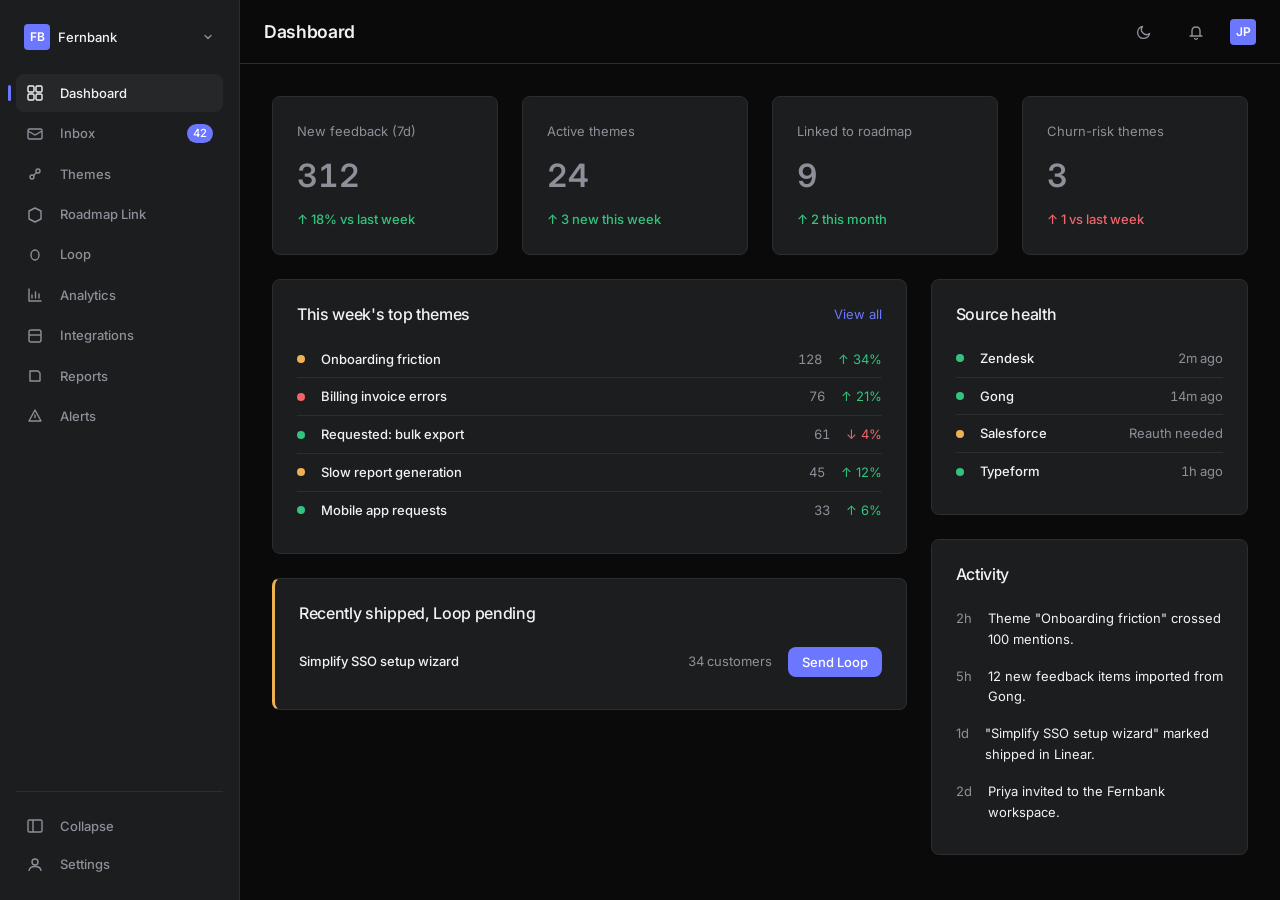
==== dashboard.html @ 636181c3 "testing..." ====
<!DOCTYPE html>
<html lang="en" data-default-theme="dark">
<head>
<meta charset="UTF-8">
<meta name="viewport" content="width=device-width, initial-scale=1.0">
<title>Dashboard — EchoFrame</title>
<meta name="description" content="Preview of the EchoFrame product dashboard.">
<link rel="icon" href="data:image/svg+xml,<svg xmlns=%22http://www.w3.org/2000/svg%22 viewBox=%220 0 24 24%22><rect width=%2224%22 height=%2224%22 rx=%226%22 fill=%22%234F5DFF%22/></svg>">
<link rel="preconnect" href="https://fonts.googleapis.com">
<link rel="preconnect" href="https://fonts.gstatic.com" crossorigin>
<link href="https://fonts.googleapis.com/css2?family=Inter:wght@400;500;600&display=swap" rel="stylesheet">
<link rel="stylesheet" href="css/tokens.css">
<link rel="stylesheet" href="css/base.css">
<link rel="stylesheet" href="css/components.css">
<link rel="stylesheet" href="css/layout.css">
<link rel="stylesheet" href="css/pages.css">
</head>
<body>

<div class="app-shell">

  <!-- ============ SIDEBAR ============ -->
  <aside class="app-sidebar" data-sidebar>
    <div class="workspace-switch">
      <span class="workspace-avatar">FB</span>
      <span class="workspace-name" style="font-size:var(--fs-meta); font-weight:500;">Fernbank</span>
      <svg width="14" height="14" viewBox="0 0 14 14" style="margin-left:auto; color:var(--color-text-secondary);"><path d="M4 5.5L7 8.5L10 5.5" stroke="currentColor" stroke-width="1.4" fill="none" stroke-linecap="round" stroke-linejoin="round"/></svg>
    </div>

    <nav class="sidebar-nav" aria-label="Product">
      <a class="sidebar-link is-active" href="dashboard.html">
        <svg width="18" height="18" viewBox="0 0 18 18" fill="none"><rect x="2" y="2" width="6" height="6" rx="1.2" stroke="currentColor" stroke-width="1.4"/><rect x="10" y="2" width="6" height="6" rx="1.2" stroke="currentColor" stroke-width="1.4"/><rect x="2" y="10" width="6" height="6" rx="1.2" stroke="currentColor" stroke-width="1.4"/><rect x="10" y="10" width="6" height="6" rx="1.2" stroke="currentColor" stroke-width="1.4"/></svg>
        <span class="nav-label">Dashboard</span>
      </a>
      <a class="sidebar-link" href="#">
        <svg width="18" height="18" viewBox="0 0 18 18" fill="none"><rect x="2" y="4" width="14" height="10" rx="1.5" stroke="currentColor" stroke-width="1.4"/><path d="M2 6L9 10L16 6" stroke="currentColor" stroke-width="1.4"/></svg>
        <span class="nav-label">Inbox</span>
        <span class="sidebar-badge">42</span>
      </a>
      <a class="sidebar-link" href="#">
        <svg width="18" height="18" viewBox="0 0 18 18" fill="none"><circle cx="6" cy="12" r="2" stroke="currentColor" stroke-width="1.4"/><circle cx="12" cy="6" r="2" stroke="currentColor" stroke-width="1.4"/><path d="M7.5 10.5L10.5 7.5" stroke="currentColor" stroke-width="1.4"/></svg>
        <span class="nav-label">Themes</span>
      </a>
      <a class="sidebar-link" href="#">
        <svg width="18" height="18" viewBox="0 0 18 18" fill="none"><path d="M3 14V6L9 3L15 6V14L9 17L3 14Z" stroke="currentColor" stroke-width="1.4" stroke-linejoin="round"/></svg>
        <span class="nav-label">Roadmap Link</span>
      </a>
      <a class="sidebar-link" href="#">
        <svg width="18" height="18" viewBox="0 0 18 18" fill="none"><path d="M5 9C5 6 7 4 9 4C11 4 13 6 13 9C13 12 11 14 9 14C7 14 5 12 5 9Z" stroke="currentColor" stroke-width="1.4"/></svg>
        <span class="nav-label">Loop</span>
      </a>
      <a class="sidebar-link" href="#">
        <svg width="18" height="18" viewBox="0 0 18 18" fill="none"><path d="M3 15V3M3 15H15" stroke="currentColor" stroke-width="1.4" stroke-linecap="round"/><path d="M6 12V9M9.5 12V6M13 12V8" stroke="currentColor" stroke-width="1.4" stroke-linecap="round"/></svg>
        <span class="nav-label">Analytics</span>
      </a>
      <a class="sidebar-link" href="#">
        <svg width="18" height="18" viewBox="0 0 18 18" fill="none"><rect x="3" y="3" width="12" height="12" rx="2" stroke="currentColor" stroke-width="1.4"/><path d="M3 8H15" stroke="currentColor" stroke-width="1.4"/></svg>
        <span class="nav-label">Integrations</span>
      </a>
      <a class="sidebar-link" href="#">
        <svg width="18" height="18" viewBox="0 0 18 18" fill="none"><path d="M4 14V4H12L14 6V14H4Z" stroke="currentColor" stroke-width="1.4" stroke-linejoin="round"/></svg>
        <span class="nav-label">Reports</span>
      </a>
      <a class="sidebar-link" href="#">
        <svg width="18" height="18" viewBox="0 0 18 18" fill="none"><path d="M9 3L15 14H3L9 3Z" stroke="currentColor" stroke-width="1.4" stroke-linejoin="round"/><path d="M9 8V10.5" stroke="currentColor" stroke-width="1.4" stroke-linecap="round"/></svg>
        <span class="nav-label">Alerts</span>
      </a>
    </nav>

    <div class="sidebar-footer">
      <button class="sidebar-link" data-sidebar-collapse style="width:100%; text-align:left;">
        <svg width="18" height="18" viewBox="0 0 18 18" fill="none"><rect x="2" y="3" width="14" height="12" rx="1.5" stroke="currentColor" stroke-width="1.4"/><path d="M7 3V15" stroke="currentColor" stroke-width="1.4"/></svg>
        <span class="nav-label">Collapse</span>
      </button>
      <a class="sidebar-link" href="index.html">
        <svg width="18" height="18" viewBox="0 0 18 18" fill="none"><circle cx="9" cy="6" r="3" stroke="currentColor" stroke-width="1.4"/><path d="M3 15C3 12 5.5 10.5 9 10.5C12.5 10.5 15 12 15 15" stroke="currentColor" stroke-width="1.4"/></svg>
        <span class="nav-label">Settings</span>
      </a>
    </div>
  </aside>

  <!-- ============ MAIN ============ -->
  <div class="app-main">
    <div class="app-topbar">
      <div>
        <h1 style="font-size:1.1rem;">Dashboard</h1>
      </div>
      <div class="row gap-2">
        <button class="icon-btn theme-toggle" data-theme-toggle aria-label="Toggle color theme">
          <svg class="icon-sun" width="18" height="18" viewBox="0 0 18 18" fill="none"><circle cx="9" cy="9" r="3.2" stroke="currentColor" stroke-width="1.4"/><path d="M9 2V4M9 14V16M2 9H4M14 9H16M4 4L5.4 5.4M13.6 5.4L15 4M4 14L5.4 12.6M13.6 12.6L15 14" stroke="currentColor" stroke-width="1.4" stroke-linecap="round"/></svg>
          <svg class="icon-moon" width="18" height="18" viewBox="0 0 18 18" fill="none"><path d="M14.5 10.5A6 6 0 1 1 7.5 3.5A5 5 0 0 0 14.5 10.5Z" stroke="currentColor" stroke-width="1.4" stroke-linejoin="round"/></svg>
        </button>
        <button class="icon-btn" data-toast-trigger aria-label="Notifications">
          <svg width="18" height="18" viewBox="0 0 18 18" fill="none"><path d="M5 13V8C5 5.5 6.8 4 9 4C11.2 4 13 5.5 13 8V13" stroke="currentColor" stroke-width="1.4" stroke-linecap="round"/><path d="M3 13H15" stroke="currentColor" stroke-width="1.4" stroke-linecap="round"/><path d="M7.5 15.5C7.8 16 8.4 16.3 9 16.3C9.6 16.3 10.2 16 10.5 15.5" stroke="currentColor" stroke-width="1.4" stroke-linecap="round"/></svg>
        </button>
        <span class="workspace-avatar">JP</span>
      </div>
    </div>

    <div class="app-content">
      <div class="grid grid-4" style="margin-bottom: var(--space-3);">
        <div class="card stat-card">
          <p class="stat-label">New feedback (7d)</p>
          <p class="stat-value font-tabular">312</p>
          <p class="stat-trend up">↑ 18% vs last week</p>
        </div>
        <div class="card stat-card">
          <p class="stat-label">Active themes</p>
          <p class="stat-value font-tabular">24</p>
          <p class="stat-trend up">↑ 3 new this week</p>
        </div>
        <div class="card stat-card">
          <p class="stat-label">Linked to roadmap</p>
          <p class="stat-value font-tabular">9</p>
          <p class="stat-trend up">↑ 2 this month</p>
        </div>
        <div class="card stat-card">
          <p class="stat-label">Churn-risk themes</p>
          <p class="stat-value font-tabular">3</p>
          <p class="stat-trend down">↑ 1 vs last week</p>
        </div>
      </div>

      <div class="dashboard-grid">
        <div class="stack gap-3">
          <div class="card widget">
            <div class="row between" style="margin-bottom: var(--space-2);">
              <h2 class="widget-title" style="margin:0;">This week's top themes</h2>
              <a href="#" class="text-meta" style="color:var(--color-accent);">View all</a>
            </div>
            <div class="rank-row" data-panel-open="#theme-panel" style="cursor:pointer;">
              <span class="dot dot-warning"></span>
              <span class="rank-name">Onboarding friction</span>
              <span class="text-secondary font-tabular">128</span>
              <span style="color:var(--color-status-positive);">↑ 34%</span>
            </div>
            <div class="rank-row" style="cursor:pointer;">
              <span class="dot dot-negative"></span>
              <span class="rank-name">Billing invoice errors</span>
              <span class="text-secondary font-tabular">76</span>
              <span style="color:var(--color-status-positive);">↑ 21%</span>
            </div>
            <div class="rank-row" style="cursor:pointer;">
              <span class="dot dot-positive"></span>
              <span class="rank-name">Requested: bulk export</span>
              <span class="text-secondary font-tabular">61</span>
              <span style="color:var(--color-status-negative);">↓ 4%</span>
            </div>
            <div class="rank-row" style="cursor:pointer;">
              <span class="dot dot-warning"></span>
              <span class="rank-name">Slow report generation</span>
              <span class="text-secondary font-tabular">45</span>
              <span style="color:var(--color-status-positive);">↑ 12%</span>
            </div>
            <div class="rank-row" style="cursor:pointer;">
              <span class="dot dot-positive"></span>
              <span class="rank-name">Mobile app requests</span>
              <span class="text-secondary font-tabular">33</span>
              <span style="color:var(--color-status-positive);">↑ 6%</span>
            </div>
          </div>

          <div class="card widget nudge-widget">
            <h2 class="widget-title" style="margin:0 0 var(--space-2);">Recently shipped, Loop pending</h2>
            <div class="rank-row">
              <span class="rank-name">Simplify SSO setup wizard</span>
              <span class="text-secondary font-tabular">34 customers</span>
              <button class="btn btn-primary btn-sm" data-toast-trigger>Send Loop</button>
            </div>
          </div>
        </div>

        <div class="stack gap-3">
          <div class="card widget">
            <h2 class="widget-title" style="margin:0 0 var(--space-2);">Source health</h2>
            <div class="rank-row"><span class="dot dot-positive"></span><span class="rank-name">Zendesk</span><span class="text-secondary font-tabular">2m ago</span></div>
            <div class="rank-row"><span class="dot dot-positive"></span><span class="rank-name">Gong</span><span class="text-secondary font-tabular">14m ago</span></div>
            <div class="rank-row"><span class="dot dot-warning"></span><span class="rank-name">Salesforce</span><span class="text-secondary font-tabular">Reauth needed</span></div>
            <div class="rank-row"><span class="dot dot-positive"></span><span class="rank-name">Typeform</span><span class="text-secondary font-tabular">1h ago</span></div>
          </div>

          <div class="card widget">
            <h2 class="widget-title" style="margin:0 0 var(--space-2);">Activity</h2>
            <div class="activity-row"><span class="activity-time">2h</span><span>Theme "Onboarding friction" crossed 100 mentions.</span></div>
            <div class="activity-row"><span class="activity-time">5h</span><span>12 new feedback items imported from Gong.</span></div>
            <div class="activity-row"><span class="activity-time">1d</span><span>"Simplify SSO setup wizard" marked shipped in Linear.</span></div>
            <div class="activity-row"><span class="activity-time">2d</span><span>Priya invited to the Fernbank workspace.</span></div>
          </div>
        </div>
      </div>
    </div>
  </div>
</div>

<!-- ============ DETAIL PANEL ============ -->
<aside class="detail-panel" id="theme-panel">
  <div class="row between" style="margin-bottom: var(--space-3);">
    <h2 style="font-size:1.1rem;">Onboarding friction</h2>
    <button class="icon-btn" data-panel-close aria-label="Close panel">
      <svg width="18" height="18" viewBox="0 0 18 18" fill="none"><path d="M5 5L13 13M13 5L5 13" stroke="currentColor" stroke-width="1.5" stroke-linecap="round"/></svg>
    </button>
  </div>
  <div class="row gap-2" style="margin-bottom: var(--space-3);">
    <span class="badge badge-warning">Rising</span>
    <span class="badge badge-accent">Linked to roadmap</span>
  </div>
  <p class="text-meta" style="margin-bottom: var(--space-3);">128 mentions across 34 accounts · $1.2M ARR represented · trending up 34% this month.</p>

  <h3 style="font-size:0.9rem; margin-bottom: var(--space-2);">Recent evidence</h3>
  <div class="stack gap-2">
    <div class="card">
      <p class="text-meta text-secondary">Gong · Acme Corp · 2h ago</p>
      <p style="font-size:var(--fs-meta); margin-top:4px;">"Onboarding took our team almost two weeks before it clicked."</p>
    </div>
    <div class="card">
      <p class="text-meta text-secondary">Zendesk · Northwind · 6h ago</p>
      <p style="font-size:var(--fs-meta); margin-top:4px;">"Setup wizard skips a required step for SSO users."</p>
    </div>
    <div class="card">
      <p class="text-meta text-secondary">Typeform survey · 1d ago</p>
      <p style="font-size:var(--fs-meta); margin-top:4px;">"Wish the first-week setup was clearer for admins."</p>
    </div>
  </div>
</aside>

<!-- ============ TOAST ============ -->
<div class="toast" data-toast>
  <svg width="16" height="16" viewBox="0 0 16 16" fill="none"><circle cx="8" cy="8" r="6.5" stroke="currentColor" stroke-width="1.4"/><path d="M5.5 8L7.3 9.8L10.5 6.2" stroke="currentColor" stroke-width="1.4" stroke-linecap="round" stroke-linejoin="round"/></svg>
  <span>Notification sent.</span>
</div>

<script src="js/main.js"></script>
</body>
</html>
---- css/tokens.css ----
/* ==========================================================================
   EchoFrame Design Tokens
   Primitive tokens -> Semantic tokens. Components should only ever
   reference semantic tokens (the second block), never primitives directly.
   ========================================================================== */

:root {
  /* ---- Primitive color tokens ---- */
  --ink-black: #0A0A0B;
  --graphite: #1C1D1F;
  --graphite-2: #262729;
  --slate: #6B6D76;
  --slate-2: #8E9099;
  --mist: #E7E8EC;
  --mist-2: #F1F2F5;
  --paper-white: #FAFAFA;
  --white: #FFFFFF;

  --signal-indigo: #4F5DFF;
  --signal-indigo-strong: #3C48D6;
  --signal-green: #1FAE6B;
  --signal-amber: #E8A23D;
  --signal-red: #E5484D;

  /* ---- Primitive type tokens ---- */
  --font-sans: 'Inter', -apple-system, BlinkMacSystemFont, 'Segoe UI', Helvetica, Arial, sans-serif;
  --font-mono: 'JetBrains Mono', ui-monospace, SFMono-Regular, Menlo, Consolas, monospace;

  --fs-display: clamp(2.75rem, 5vw, 4.5rem);
  --fs-h1: 1.75rem;
  --fs-h2: 1.25rem;
  --fs-h3: 1rem;
  --fs-body: 0.9375rem;
  --fs-meta: 0.8125rem;
  --fs-stat: 2rem;

  --lh-tight: 1.1;
  --lh-heading: 1.25;
  --lh-body: 1.6;

  --fw-regular: 400;
  --fw-medium: 500;
  --fw-semibold: 600;

  --tracking-tight: -0.02em;
  --tracking-normal: 0;

  /* ---- Primitive spacing scale (8px grid, 4px half-step) ---- */
  --space-05: 0.25rem; /* 4px  */
  --space-1:  0.5rem;  /* 8px  */
  --space-2:  1rem;    /* 16px */
  --space-3:  1.5rem;  /* 24px */
  --space-4:  2rem;    /* 32px */
  --space-6:  3rem;    /* 48px */
  --space-8:  4rem;    /* 64px */
  --space-12: 6rem;    /* 96px */
  --space-16: 8rem;    /* 128px */

  /* ---- Primitive radius scale ---- */
  --radius-sm: 4px;
  --radius-md: 8px;
  --radius-lg: 14px;
  --radius-full: 999px;

  /* ---- Primitive shadow scale ---- */
  --shadow-none: none;
  --shadow-raised: 0 4px 16px rgba(10, 10, 11, 0.08);
  --shadow-overlay: 0 16px 48px rgba(10, 10, 11, 0.18);

  /* ---- Primitive motion scale ---- */
  --duration-micro: 140ms;
  --duration-panel: 280ms;
  --ease-out: cubic-bezier(0.16, 1, 0.3, 1);
  --ease-in: cubic-bezier(0.7, 0, 0.84, 0);

  /* ---- Breakpoints (reference only; used in media queries directly) ---- */
  --bp-tablet: 768px;
  --bp-laptop: 1024px;
  --bp-desktop: 1280px;

  /* ---- Semantic tokens: LIGHT THEME (marketing default) ---- */
  --color-bg: var(--paper-white);
  --color-bg-elevated: var(--white);
  --color-surface: var(--white);
  --color-surface-sunken: var(--mist-2);
  --color-border: var(--mist);
  --color-border-strong: #D7D9DE;
  --color-text-primary: var(--ink-black);
  --color-text-secondary: var(--slate);
  --color-text-on-accent: var(--white);
  --color-accent: var(--signal-indigo);
  --color-accent-strong: var(--signal-indigo-strong);
  --color-status-positive: var(--signal-green);
  --color-status-warning: var(--signal-amber);
  --color-status-negative: var(--signal-red);
  --shadow-elevated: var(--shadow-raised);
}

/* ---- Semantic tokens: DARK THEME (product app default) ---- */
[data-theme="dark"] {
  --color-bg: var(--ink-black);
  --color-bg-elevated: var(--graphite);
  --color-surface: var(--graphite);
  --color-surface-sunken: var(--graphite-2);
  --color-border: #2C2D30;
  --color-border-strong: #3A3B3F;
  --color-text-primary: #F2F2F4;
  --color-text-secondary: var(--slate-2);
  --color-text-on-accent: var(--white);
  --color-accent: #6C77FF;
  --color-accent-strong: #8790FF;
  --color-status-positive: #33C37F;
  --color-status-warning: #F0B054;
  --color-status-negative: #F0656A;
  --shadow-elevated: none;
}
---- css/base.css ----
/* ==========================================================================
   Base reset & global element styles
   ========================================================================== */

*, *::before, *::after { box-sizing: border-box; }

html {
  -webkit-text-size-adjust: 100%;
  scroll-behavior: smooth;
}

@media (prefers-reduced-motion: reduce) {
  html { scroll-behavior: auto; }
  *, *::before, *::after {
    animation-duration: 0.001ms !important;
    animation-iteration-count: 1 !important;
    transition-duration: 0.001ms !important;
    scroll-behavior: auto !important;
  }
}

body {
  margin: 0;
  background: var(--color-bg);
  color: var(--color-text-primary);
  font-family: var(--font-sans);
  font-size: var(--fs-body);
  line-height: var(--lh-body);
  -webkit-font-smoothing: antialiased;
  transition: background-color var(--duration-panel) var(--ease-out), color var(--duration-panel) var(--ease-out);
}

img, svg { display: block; max-width: 100%; }

a { color: inherit; text-decoration: none; }

button {
  font-family: inherit;
  cursor: pointer;
  border: none;
  background: none;
  color: inherit;
}

ul { margin: 0; padding: 0; list-style: none; }

h1, h2, h3, p { margin: 0; }

h1, h2, h3 {
  font-weight: var(--fw-semibold);
  letter-spacing: var(--tracking-tight);
  line-height: var(--lh-heading);
}

h1 { font-size: var(--fs-h1); }
h2 { font-size: var(--fs-h2); }
h3 { font-size: var(--fs-h3); font-weight: var(--fw-medium); }

p { color: var(--color-text-secondary); }

.font-tabular { font-feature-settings: "tnum" 1; font-variant-numeric: tabular-nums; }

/* Visible keyboard focus everywhere — never color-only */
:focus-visible {
  outline: 2px solid var(--color-accent);
  outline-offset: 2px;
  border-radius: var(--radius-sm);
}

/* Utility: screen-reader only */
.sr-only {
  position: absolute;
  width: 1px; height: 1px;
  padding: 0; margin: -1px;
  overflow: hidden;
  clip: rect(0,0,0,0);
  white-space: nowrap;
}

.container {
  width: 100%;
  max-width: 1200px;
  margin: 0 auto;
  padding: 0 var(--space-3);
}

@media (max-width: 767px) {
  .container { padding: 0 var(--space-2); }
}
---- css/components.css ----
/* ==========================================================================
   Components
   ========================================================================== */

/* ---- Buttons ---- */
.btn {
  display: inline-flex;
  align-items: center;
  justify-content: center;
  gap: var(--space-1);
  padding: 0.65rem 1.25rem;
  font-size: var(--fs-body);
  font-weight: var(--fw-medium);
  border-radius: var(--radius-md);
  transition: background-color var(--duration-micro) linear, border-color var(--duration-micro) linear, color var(--duration-micro) linear, transform var(--duration-micro) var(--ease-out);
  white-space: nowrap;
}
.btn:active { transform: translateY(1px); }

.btn-primary {
  background: var(--color-accent);
  color: var(--color-text-on-accent);
}
.btn-primary:hover { background: var(--color-accent-strong); }

.btn-secondary {
  background: transparent;
  color: var(--color-text-primary);
  border: 1px solid var(--color-border-strong);
}
.btn-secondary:hover { border-color: var(--color-accent); }

.btn-ghost {
  background: transparent;
  color: var(--color-text-secondary);
}
.btn-ghost:hover { color: var(--color-text-primary); }

.btn-sm { padding: 0.45rem 0.85rem; font-size: var(--fs-meta); }
.btn-block { width: 100%; }

/* ---- Site nav ---- */
.site-nav {
  position: sticky;
  top: 0;
  z-index: 50;
  background: color-mix(in srgb, var(--color-bg) 88%, transparent);
  backdrop-filter: blur(10px);
  border-bottom: 1px solid var(--color-border);
}
.site-nav .container {
  display: flex;
  align-items: center;
  justify-content: space-between;
  height: 68px;
}
.nav-left { display: flex; align-items: center; gap: var(--space-6); }
.nav-links { display: flex; align-items: center; gap: var(--space-4); }
.nav-links a {
  font-size: var(--fs-meta);
  font-weight: var(--fw-medium);
  color: var(--color-text-secondary);
  transition: color var(--duration-micro) linear;
}
.nav-links a:hover, .nav-links a[aria-current="page"] { color: var(--color-text-primary); }
.nav-right { display: flex; align-items: center; gap: var(--space-2); }

.brand {
  display: flex;
  align-items: center;
  gap: var(--space-1);
  font-weight: var(--fw-semibold);
  font-size: 1.05rem;
  letter-spacing: var(--tracking-tight);
}
.brand-mark { width: 24px; height: 24px; }

.nav-toggle {
  display: none;
  width: 40px; height: 40px;
  align-items: center; justify-content: center;
}

/* ---- Mobile nav overlay ---- */
.mobile-nav {
  position: fixed;
  inset: 0;
  background: var(--color-bg);
  z-index: 100;
  display: flex;
  flex-direction: column;
  padding: var(--space-3);
  transform: translateY(-100%);
  transition: transform var(--duration-panel) var(--ease-out);
}
.mobile-nav.is-open { transform: translateY(0); }
.mobile-nav-header { display: flex; justify-content: space-between; align-items: center; height: 44px; margin-bottom: var(--space-4); }
.mobile-nav-links { display: flex; flex-direction: column; gap: var(--space-3); font-size: 1.5rem; font-weight: var(--fw-medium); }
.mobile-nav-footer { margin-top: auto; display: flex; flex-direction: column; gap: var(--space-2); padding-top: var(--space-4); }

@media (max-width: 1023px) {
  .nav-links, .nav-right .btn-secondary { display: none; }
  .nav-toggle { display: flex; }
}

/* ---- Icon button ---- */
.icon-btn {
  width: 36px; height: 36px;
  display: inline-flex; align-items: center; justify-content: center;
  border-radius: var(--radius-md);
  color: var(--color-text-secondary);
  transition: background-color var(--duration-micro) linear, color var(--duration-micro) linear;
}
.icon-btn:hover { background: var(--color-surface-sunken); color: var(--color-text-primary); }

/* ---- Cards ---- */
.card {
  background: var(--color-surface);
  border: 1px solid var(--color-border);
  border-radius: var(--radius-md);
  padding: var(--space-3);
  transition: border-color var(--duration-micro) linear, transform var(--duration-micro) var(--ease-out);
}

.card-hover:hover { border-color: var(--color-border-strong); transform: translateY(-2px); }

/* ---- Badges / tags ---- */
.badge {
  display: inline-flex;
  align-items: center;
  gap: 0.35em;
  font-size: var(--fs-meta);
  font-weight: var(--fw-medium);
  padding: 0.2rem 0.6rem;
  border-radius: var(--radius-full);
  background: var(--color-surface-sunken);
  color: var(--color-text-secondary);
}
.badge-accent { background: color-mix(in srgb, var(--color-accent) 14%, transparent); color: var(--color-accent); }
.badge-positive { background: color-mix(in srgb, var(--color-status-positive) 16%, transparent); color: var(--color-status-positive); }
.badge-warning { background: color-mix(in srgb, var(--color-status-warning) 18%, transparent); color: var(--color-status-warning); }
.badge-negative { background: color-mix(in srgb, var(--color-status-negative) 16%, transparent); color: var(--color-status-negative); }

.dot { width: 8px; height: 8px; border-radius: 50%; flex-shrink: 0; }
.dot-positive { background: var(--color-status-positive); }
.dot-warning { background: var(--color-status-warning); }
.dot-negative { background: var(--color-status-negative); }

/* ---- Section eyebrow label ---- */
.eyebrow {
  font-size: var(--fs-meta);
  font-weight: var(--fw-semibold);
  letter-spacing: 0.06em;
  text-transform: uppercase;
  color: var(--color-accent);
  margin-bottom: var(--space-2);
}

/* ---- Forms ---- */
.field { display: flex; flex-direction: column; gap: var(--space-1); margin-bottom: var(--space-3); }
.field label { font-size: var(--fs-meta); font-weight: var(--fw-medium); color: var(--color-text-primary); }
.field input, .field select, .field textarea {
  font-family: inherit;
  font-size: var(--fs-body);
  padding: 0.7rem 0.85rem;
  border: 1px solid var(--color-border-strong);
  border-radius: var(--radius-md);
  background: var(--color-surface);
  color: var(--color-text-primary);
  transition: border-color var(--duration-micro) linear;
}
.field input:focus, .field select:focus, .field textarea:focus {
  outline: none;
  border-color: var(--color-accent);
}
.field-error input { border-color: var(--color-status-negative); }
.field-error-msg { font-size: var(--fs-meta); color: var(--color-status-negative); }
.field-hint { font-size: var(--fs-meta); color: var(--color-text-secondary); }

.form-confirm {
  display: flex;
  flex-direction: column;
  align-items: flex-start;
  gap: var(--space-1);
  padding: var(--space-3);
  background: color-mix(in srgb, var(--color-status-positive) 10%, transparent);
  border: 1px solid color-mix(in srgb, var(--color-status-positive) 30%, transparent);
  border-radius: var(--radius-md);
}

/* ---- Footer ---- */
.site-footer {
  border-top: 1px solid var(--color-border);
  padding: var(--space-8) 0 var(--space-4);
  margin-top: var(--space-12);
}
.footer-grid {
  display: grid;
  grid-template-columns: 1.4fr 1fr 1fr 1fr;
  gap: var(--space-4);
  padding-bottom: var(--space-6);
}
.footer-col h3 { font-size: var(--fs-meta); color: var(--color-text-secondary); font-weight: var(--fw-medium); margin-bottom: var(--space-2); }
.footer-col ul { display: flex; flex-direction: column; gap: var(--space-1); }
.footer-col a { font-size: var(--fs-meta); color: var(--color-text-secondary); transition: color var(--duration-micro) linear; }
.footer-col a:hover { color: var(--color-text-primary); }
.footer-brand p { max-width: 280px; margin-top: var(--space-1); }
.footer-social { display: flex; gap: var(--space-2); margin-top: var(--space-3); }
.footer-bottom {
  display: flex;
  justify-content: space-between;
  align-items: center;
  padding-top: var(--space-3);
  border-top: 1px solid var(--color-border);
  font-size: var(--fs-meta);
  color: var(--color-text-secondary);
  flex-wrap: wrap;
  gap: var(--space-2);
}
.footer-bottom-links { display: flex; gap: var(--space-3); }

@media (max-width: 767px) {
  .footer-grid { grid-template-columns: 1fr 1fr; gap: var(--space-4) var(--space-2); }
  .footer-brand { grid-column: 1 / -1; }
}

/* ---- Toast (used on dashboard demo) ---- */
.toast {
  position: fixed;
  bottom: var(--space-3);
  right: var(--space-3);
  display: flex;
  align-items: center;
  gap: var(--space-2);
  background: var(--color-surface);
  border: 1px solid var(--color-border);
  border-left: 3px solid var(--color-accent);
  border-radius: var(--radius-md);
  padding: var(--space-2) var(--space-3);
  box-shadow: var(--shadow-elevated);
  transform: translateY(12px);
  opacity: 0;
  pointer-events: none;
  transition: transform var(--duration-panel) var(--ease-out), opacity var(--duration-panel) var(--ease-out);
  z-index: 200;
  font-size: var(--fs-meta);
}
.toast.is-visible { transform: translateY(0); opacity: 1; }

/* ---- Reveal-on-scroll ---- */
.reveal {
  opacity: 0;
  transform: translateY(16px);
  transition: opacity 600ms var(--ease-out), transform 600ms var(--ease-out);
}
.reveal.is-visible { opacity: 1; transform: translateY(0); }

/* ---- Theme toggle switch ---- */
.theme-toggle {
  width: 36px; height: 36px;
  border-radius: var(--radius-md);
  display: inline-flex; align-items: center; justify-content: center;
  color: var(--color-text-secondary);
  transition: background-color var(--duration-micro) linear;
}
.theme-toggle:hover { background: var(--color-surface-sunken); }
.theme-toggle .icon-moon { display: none; }
[data-theme="dark"] .theme-toggle .icon-sun { display: none; }
[data-theme="dark"] .theme-toggle .icon-moon { display: block; }
---- css/layout.css ----
/* ==========================================================================
   Layout primitives
   ========================================================================== */

.section { padding: var(--space-12) 0; }
.section-tight { padding: var(--space-8) 0; }

@media (max-width: 767px) {
  .section { padding: var(--space-8) 0; }
  .section-tight { padding: var(--space-6) 0; }
}

.section-head {
  max-width: 640px;
  margin-bottom: var(--space-6);
}
.section-head.center { margin-left: auto; margin-right: auto; text-align: center; }

.grid { display: grid; gap: var(--space-3); }
.grid-2 { grid-template-columns: repeat(2, 1fr); }
.grid-3 { grid-template-columns: repeat(3, 1fr); }
.grid-4 { grid-template-columns: repeat(4, 1fr); }

@media (max-width: 1023px) {
  .grid-4 { grid-template-columns: repeat(2, 1fr); }
  .grid-3 { grid-template-columns: repeat(2, 1fr); }
}
@media (max-width: 640px) {
  .grid-2, .grid-3, .grid-4 { grid-template-columns: 1fr; }
}

.stack { display: flex; flex-direction: column; }
.row { display: flex; align-items: center; }
.gap-1 { gap: var(--space-1); }
.gap-2 { gap: var(--space-2); }
.gap-3 { gap: var(--space-3); }
.gap-4 { gap: var(--space-4); }
.between { justify-content: space-between; }
.center-x { justify-content: center; }
.wrap { flex-wrap: wrap; }

.text-center { text-align: center; }
.text-secondary { color: var(--color-text-secondary); }
.text-meta { font-size: var(--fs-meta); }

/* ---- Split layout (image + text, alternating) ---- */
.split {
  display: grid;
  grid-template-columns: 1fr 1fr;
  gap: var(--space-6);
  align-items: center;
}
.split.reverse .split-media { order: 2; }
@media (max-width: 1023px) {
  .split { grid-template-columns: 1fr; }
  .split.reverse .split-media { order: 0; }
}

.split-media {
  aspect-ratio: 4/3;
  border-radius: var(--radius-lg);
  border: 1px solid var(--color-border);
  background: var(--color-surface);
  overflow: hidden;
  padding: var(--space-3);
}

/* ---- CTA band ---- */
.cta-band {
  background: var(--color-text-primary);
  color: var(--color-bg);
  border-radius: var(--radius-lg);
  padding: var(--space-8) var(--space-6);
  text-align: center;
}
[data-theme="dark"] .cta-band { background: var(--color-surface-sunken); color: var(--color-text-primary); }
.cta-band h2 { color: inherit; font-size: 1.75rem; }
.cta-band p { color: color-mix(in srgb, var(--color-bg) 65%, var(--color-text-secondary)); margin: var(--space-2) 0 var(--space-3); }

/* ---- Auth layout ---- */
.auth-shell {
  min-height: 100vh;
  display: flex;
  align-items: center;
  justify-content: center;
  padding: var(--space-3);
}
.auth-card {
  width: 100%;
  max-width: 380px;
}
.auth-card .brand { justify-content: center; margin-bottom: var(--space-4); }
.auth-divider {
  display: flex;
  align-items: center;
  gap: var(--space-2);
  color: var(--color-text-secondary);
  font-size: var(--fs-meta);
  margin: var(--space-3) 0;
}
.auth-divider::before, .auth-divider::after { content: ""; flex: 1; height: 1px; background: var(--color-border); }
---- css/pages.css ----
/* ==========================================================================
   Page-specific styles
   ========================================================================== */

/* ---------------- Hero ---------------- */
.hero { padding: var(--space-12) 0 var(--space-8); text-align: center; }
.hero h1 {
  font-size: var(--fs-display);
  line-height: var(--lh-tight);
  max-width: 800px;
  margin: 0 auto var(--space-3);
}
.hero .lede { max-width: 520px; margin: 0 auto var(--space-4); font-size: 1.0625rem; }
.hero-actions { display: flex; justify-content: center; gap: var(--space-2); margin-bottom: var(--space-8); }
.hero-note { font-size: var(--fs-meta); color: var(--color-text-secondary); margin-top: var(--space-2); }

/* Signature "convergence" visual: scattered feedback dots resolving into a Theme card */
.converge-visual {
  position: relative;
  max-width: 720px;
  margin: 0 auto;
  border-radius: var(--radius-lg);
  border: 1px solid var(--color-border);
  background: var(--color-surface);
  padding: var(--space-6) var(--space-4);
  min-height: 280px;
  display: flex;
  align-items: center;
  justify-content: center;
  overflow: hidden;
}
.converge-dot {
  position: absolute;
  width: 8px; height: 8px;
  border-radius: 50%;
  background: var(--color-text-secondary);
  opacity: 0.35;
  animation: converge-in 2.6s var(--ease-out) infinite;
}
.converge-dot:nth-child(1) { top: 18%; left: 12%; animation-delay: 0s; background: var(--color-status-positive); }
.converge-dot:nth-child(2) { top: 70%; left: 20%; animation-delay: 0.15s; }
.converge-dot:nth-child(3) { top: 30%; left: 82%; animation-delay: 0.3s; background: var(--color-status-warning); }
.converge-dot:nth-child(4) { top: 78%; left: 78%; animation-delay: 0.45s; }
.converge-dot:nth-child(5) { top: 12%; left: 55%; animation-delay: 0.6s; }
.converge-dot:nth-child(6) { top: 85%; left: 50%; animation-delay: 0.75s; background: var(--color-status-negative); }

@keyframes converge-in {
  0% { transform: translate(0, 0) scale(1); opacity: 0.5; }
  55% { transform: translate(var(--tx, 0), var(--ty, 0)) scale(0.4); opacity: 0.9; }
  70% { opacity: 0; }
  100% { opacity: 0; }
}
.converge-dot:nth-child(1) { --tx: 220px; --ty: 60px; }
.converge-dot:nth-child(2) { --tx: 200px; --ty: -30px; }
.converge-dot:nth-child(3) { --tx: -180px; --ty: 40px; }
.converge-dot:nth-child(4) { --tx: -160px; --ty: -50px; }
.converge-dot:nth-child(5) { --tx: 40px; --ty: 60px; }
.converge-dot:nth-child(6) { --tx: -20px; --ty: -70px; }

@media (prefers-reduced-motion: reduce) {
  .converge-dot { animation: none; opacity: 0; }
}

.theme-card-demo {
  position: relative;
  z-index: 2;
  width: 280px;
  background: var(--color-surface);
  border: 1px solid var(--color-border-strong);
  border-radius: var(--radius-md);
  padding: var(--space-2) var(--space-3);
  box-shadow: var(--shadow-elevated);
}
.theme-card-demo .top-row { display: flex; align-items: center; justify-content: space-between; margin-bottom: var(--space-1); }
.theme-card-demo .title-row { display: flex; align-items: center; gap: var(--space-1); font-weight: var(--fw-medium); font-size: var(--fs-body); }
.theme-card-demo .trend { color: var(--color-status-positive); font-size: var(--fs-meta); font-weight: var(--fw-medium); }
.theme-card-demo .meta-row { display: flex; align-items: center; gap: var(--space-1); }

/* ---------------- Logo bar ---------------- */
.logo-bar { display: flex; align-items: center; justify-content: center; gap: var(--space-6); flex-wrap: wrap; opacity: 0.65; }
.logo-bar span { font-weight: var(--fw-semibold); font-size: 1rem; letter-spacing: 0.02em; }

/* ---------------- Problem framing ---------------- */
.problem-card .icon-tile { margin-bottom: var(--space-2); }

.icon-tile {
  width: 40px; height: 40px;
  border-radius: var(--radius-md);
  background: var(--color-surface-sunken);
  display: flex; align-items: center; justify-content: center;
  color: var(--color-accent);
}

/* ---------------- Case studies ---------------- */
.case-study {
  display: grid;
  grid-template-columns: 1fr 2fr;
  gap: var(--space-4);
  align-items: center;
}
.case-stat { font-size: 2.75rem; font-weight: var(--fw-semibold); color: var(--color-accent); line-height: 1; }
@media (max-width: 767px) { .case-study { grid-template-columns: 1fr; } }

/* ---------------- Pricing ---------------- */
.billing-toggle-wrap { display: flex; align-items: center; justify-content: center; gap: var(--space-2); margin-bottom: var(--space-6); }
.switch { position: relative; width: 44px; height: 26px; }
.switch input { position: absolute; inset: 0; opacity: 0; margin: 0; cursor: pointer; }
.switch-track {
  position: absolute; inset: 0;
  background: var(--color-surface-sunken);
  border: 1px solid var(--color-border-strong);
  border-radius: var(--radius-full);
  transition: background-color var(--duration-micro) linear;
}
.switch-track::after {
  content: "";
  position: absolute;
  top: 2px; left: 2px;
  width: 20px; height: 20px;
  background: var(--color-bg);
  border-radius: 50%;
  box-shadow: var(--shadow-raised);
  transition: transform var(--duration-micro) var(--ease-out);
}
.switch input:checked + .switch-track { background: var(--color-accent); }
.switch input:checked + .switch-track::after { transform: translateX(18px); }
.save-badge { font-size: var(--fs-meta); color: var(--color-status-positive); font-weight: var(--fw-medium); }

.pricing-grid { display: grid; grid-template-columns: repeat(4, 1fr); gap: var(--space-2); align-items: stretch; }
@media (max-width: 1023px) { .pricing-grid { grid-template-columns: repeat(2, 1fr); } }
@media (max-width: 640px) { .pricing-grid { grid-template-columns: 1fr; } }

.plan-card { display: flex; flex-direction: column; padding: var(--space-4); }
.plan-card.is-featured { border-color: var(--color-accent); box-shadow: var(--shadow-elevated); position: relative; }
.plan-badge {
  position: absolute; top: -12px; left: var(--space-3);
  background: var(--color-accent); color: var(--color-text-on-accent);
  font-size: var(--fs-meta); font-weight: var(--fw-medium);
  padding: 0.15rem 0.6rem; border-radius: var(--radius-full);
}
.plan-name { font-size: var(--fs-meta); color: var(--color-text-secondary); font-weight: var(--fw-medium); margin-bottom: var(--space-1); }
.plan-price { display: flex; align-items: baseline; gap: 0.25rem; margin-bottom: var(--space-1); }
.plan-price .amount { font-size: 2rem; font-weight: var(--fw-semibold); }
.plan-price .period { font-size: var(--fs-meta); color: var(--color-text-secondary); }
.plan-desc { font-size: var(--fs-meta); margin-bottom: var(--space-3); }
.plan-features { display: flex; flex-direction: column; gap: var(--space-1); margin: var(--space-3) 0; flex: 1; }
.plan-features li { display: flex; gap: var(--space-1); font-size: var(--fs-meta); align-items: flex-start; }
.plan-features svg { flex-shrink: 0; margin-top: 2px; color: var(--color-status-positive); }

.compare-table { width: 100%; border-collapse: collapse; margin-top: var(--space-4); }
.compare-table th, .compare-table td { text-align: left; padding: var(--space-2); border-bottom: 1px solid var(--color-border); font-size: var(--fs-meta); }
.compare-table th { color: var(--color-text-secondary); font-weight: var(--fw-medium); }
.compare-table td:not(:first-child), .compare-table th:not(:first-child) { text-align: center; }

.faq-item { border-bottom: 1px solid var(--color-border); padding: var(--space-3) 0; }
.faq-item summary { cursor: pointer; font-weight: var(--fw-medium); list-style: none; display: flex; justify-content: space-between; align-items: center; }
.faq-item summary::-webkit-details-marker { display: none; }
.faq-item p { margin-top: var(--space-2); max-width: 640px; }

/* ---------------- Integrations ---------------- */
.filter-row { display: flex; gap: var(--space-1); flex-wrap: wrap; margin-bottom: var(--space-4); }
.integration-card { display: flex; align-items: flex-start; gap: var(--space-2); }
.integration-mark {
  width: 40px; height: 40px; border-radius: var(--radius-md);
  display: flex; align-items: center; justify-content: center;
  font-weight: var(--fw-semibold); font-size: 0.9rem;
  color: var(--color-text-on-accent);
  flex-shrink: 0;
}
.integration-name { font-weight: var(--fw-medium); margin-bottom: 0.15rem; }
.integration-desc { font-size: var(--fs-meta); }
.api-card { border-style: dashed; }

/* ---------------- Auth ---------------- */
.social-btn { display: flex; align-items: center; justify-content: center; gap: var(--space-1); }

/* ---------------- Dashboard shell ---------------- */
.app-shell { display: flex; min-height: 100vh; }
.app-sidebar {
  width: 240px;
  flex-shrink: 0;
  background: var(--color-bg-elevated);
  border-right: 1px solid var(--color-border);
  display: flex;
  flex-direction: column;
  padding: var(--space-2);
  transition: width var(--duration-panel) var(--ease-out);
}
.app-sidebar.is-collapsed { width: 68px; }
.app-sidebar.is-collapsed .nav-label,
.app-sidebar.is-collapsed .workspace-name,
.app-sidebar.is-collapsed .sidebar-section-label { display: none; }

.workspace-switch { display: flex; align-items: center; gap: var(--space-1); padding: var(--space-1); border-radius: var(--radius-md); margin-bottom: var(--space-2); }
.workspace-switch:hover { background: var(--color-surface-sunken); }
.workspace-avatar { width: 26px; height: 26px; border-radius: var(--radius-sm); background: var(--color-accent); color: var(--color-text-on-accent); display: flex; align-items: center; justify-content: center; font-size: 0.75rem; font-weight: var(--fw-semibold); flex-shrink: 0; }

.sidebar-nav { display: flex; flex-direction: column; gap: 2px; }
.sidebar-link {
  display: flex; align-items: center; gap: var(--space-2);
  padding: 0.55rem 0.6rem;
  border-radius: var(--radius-md);
  font-size: var(--fs-meta);
  font-weight: var(--fw-medium);
  color: var(--color-text-secondary);
  position: relative;
}
.sidebar-link svg { flex-shrink: 0; }
.sidebar-link:hover { background: var(--color-surface-sunken); color: var(--color-text-primary); }
.sidebar-link.is-active { color: var(--color-text-primary); background: var(--color-surface-sunken); }
.sidebar-link.is-active::before {
  content: ""; position: absolute; left: -8px; top: 50%; transform: translateY(-50%);
  width: 3px; height: 16px; background: var(--color-accent); border-radius: var(--radius-full);
}
.sidebar-badge { margin-left: auto; font-size: 0.7rem; background: var(--color-accent); color: var(--color-text-on-accent); border-radius: var(--radius-full); padding: 0.05rem 0.4rem; }

.sidebar-footer { margin-top: auto; display: flex; flex-direction: column; gap: 2px; padding-top: var(--space-2); border-top: 1px solid var(--color-border); }

.app-main { flex: 1; min-width: 0; display: flex; flex-direction: column; }
.app-topbar {
  height: 64px; flex-shrink: 0;
  display: flex; align-items: center; justify-content: space-between;
  padding: 0 var(--space-3);
  border-bottom: 1px solid var(--color-border);
}
.app-content { padding: var(--space-4); flex: 1; }

.stat-card .stat-label { font-size: var(--fs-meta); color: var(--color-text-secondary); margin-bottom: var(--space-1); }
.stat-card .stat-value { font-size: var(--fs-stat); font-weight: var(--fw-semibold); }
.stat-card .stat-trend { font-size: var(--fs-meta); font-weight: var(--fw-medium); margin-top: var(--space-1); }
.stat-trend.up { color: var(--color-status-positive); }
.stat-trend.down { color: var(--color-status-negative); }

.widget { padding: var(--space-3); }
.widget-title { font-size: var(--fs-h3); font-weight: var(--fw-medium); margin-bottom: var(--space-2); }
.rank-row { display: flex; align-items: center; gap: var(--space-2); padding: var(--space-1) 0; border-bottom: 1px solid var(--color-border); font-size: var(--fs-meta); }
.rank-row:last-child { border-bottom: none; }
.rank-row .rank-name { flex: 1; font-weight: var(--fw-medium); color: var(--color-text-primary); }

.nudge-widget { border-left: 3px solid var(--color-status-warning); }

.activity-row { display: flex; gap: var(--space-2); font-size: var(--fs-meta); padding: var(--space-1) 0; }
.activity-row .activity-time { color: var(--color-text-secondary); white-space: nowrap; }

.detail-panel {
  position: fixed;
  top: 0; right: 0; bottom: 0;
  width: 380px;
  background: var(--color-bg-elevated);
  border-left: 1px solid var(--color-border);
  transform: translateX(100%);
  transition: transform var(--duration-panel) var(--ease-out);
  z-index: 60;
  padding: var(--space-3);
  overflow-y: auto;
}
.detail-panel.is-open { transform: translateX(0); }
@media (max-width: 640px) { .detail-panel { width: 100%; } }

.dashboard-grid { display: grid; grid-template-columns: 2fr 1fr; gap: var(--space-3); }
@media (max-width: 1023px) { .dashboard-grid { grid-template-columns: 1fr; } }
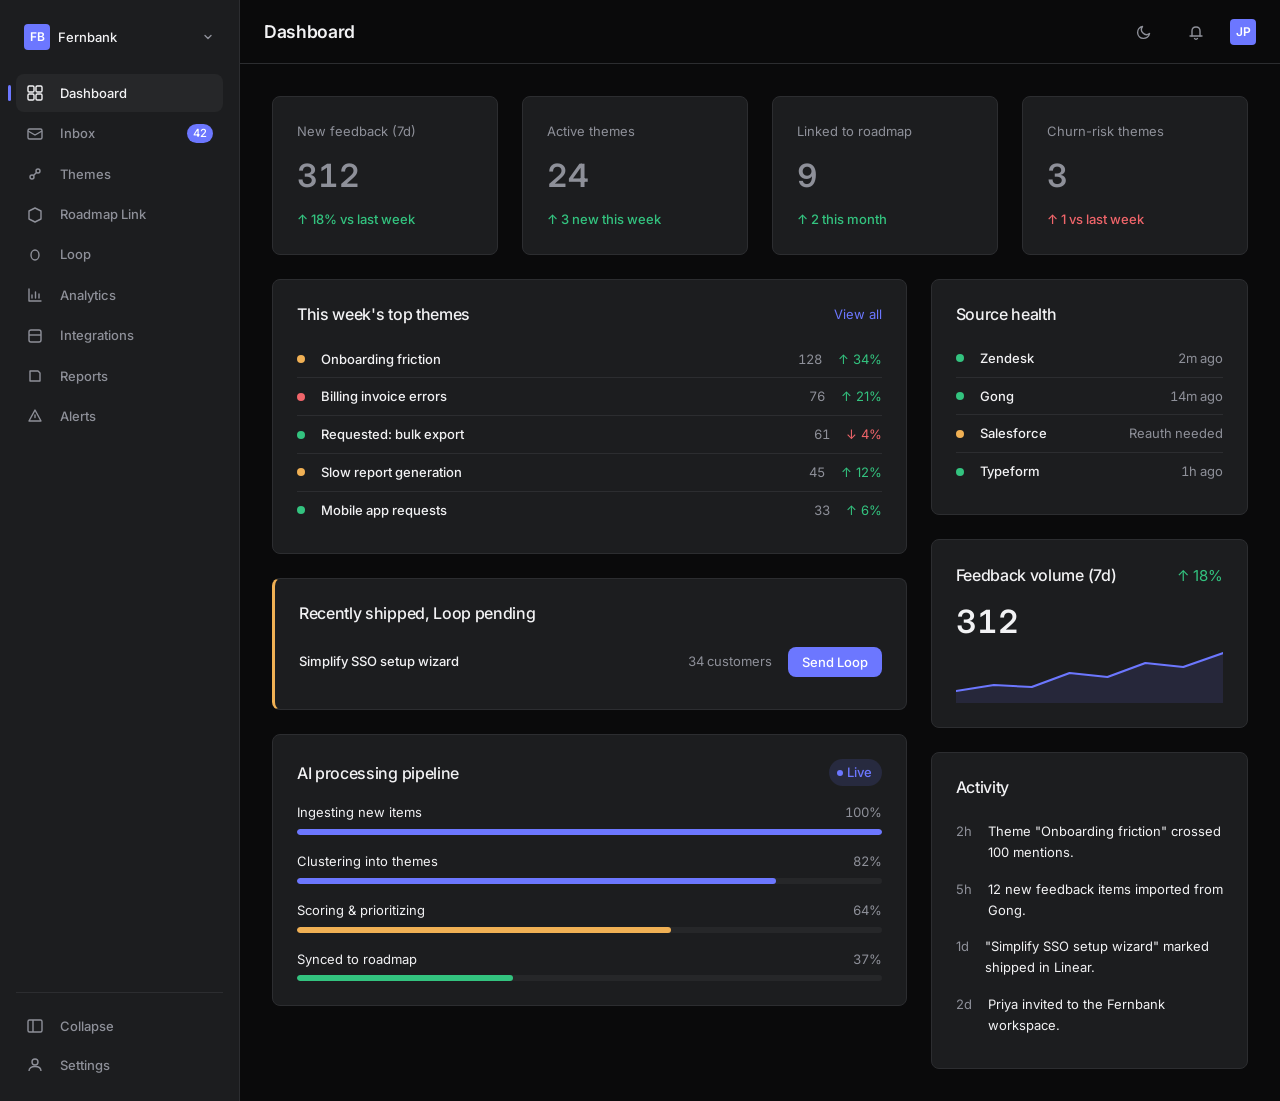
==== commit 0a9283e8: "Testing..." ====
--- a/dashboard.html
+++ b/dashboard.html
@@ -14,8 +14,19 @@
 <link rel="stylesheet" href="css/components.css">
 <link rel="stylesheet" href="css/layout.css">
 <link rel="stylesheet" href="css/pages.css">
+<link rel="stylesheet" href="css/premium.css">
 </head>
 <body>
+
+<div class="page-loader" data-page-loader aria-hidden="true">
+  <div class="loader-mark">
+    <svg viewBox="0 0 44 44">
+      <circle class="loader-ring" cx="22" cy="22" r="19"></circle>
+      <circle class="loader-arc" cx="22" cy="22" r="19"></circle>
+    </svg>
+  </div>
+</div>
+<div class="cursor-glow" data-cursor-glow aria-hidden="true"></div>
 
 <div class="app-shell">
 
@@ -101,22 +112,22 @@
       <div class="grid grid-4" style="margin-bottom: var(--space-3);">
         <div class="card stat-card">
           <p class="stat-label">New feedback (7d)</p>
-          <p class="stat-value font-tabular">312</p>
+          <p class="stat-value font-tabular"><span data-count-to="312">312</span></p>
           <p class="stat-trend up">↑ 18% vs last week</p>
         </div>
         <div class="card stat-card">
           <p class="stat-label">Active themes</p>
-          <p class="stat-value font-tabular">24</p>
+          <p class="stat-value font-tabular"><span data-count-to="24">24</span></p>
           <p class="stat-trend up">↑ 3 new this week</p>
         </div>
         <div class="card stat-card">
           <p class="stat-label">Linked to roadmap</p>
-          <p class="stat-value font-tabular">9</p>
+          <p class="stat-value font-tabular"><span data-count-to="9">9</span></p>
           <p class="stat-trend up">↑ 2 this month</p>
         </div>
         <div class="card stat-card">
           <p class="stat-label">Churn-risk themes</p>
-          <p class="stat-value font-tabular">3</p>
+          <p class="stat-value font-tabular"><span data-count-to="3">3</span></p>
           <p class="stat-trend down">↑ 1 vs last week</p>
         </div>
       </div>
@@ -166,6 +177,29 @@
               <span class="rank-name">Simplify SSO setup wizard</span>
               <span class="text-secondary font-tabular">34 customers</span>
               <button class="btn btn-primary btn-sm" data-toast-trigger>Send Loop</button>
+            </div>
+          </div>
+
+          <div class="card widget" data-animate-in>
+            <div class="row between" style="margin-bottom: var(--space-2);">
+              <h2 class="widget-title" style="margin:0;">AI processing pipeline</h2>
+              <span class="badge badge-accent badge-live">Live</span>
+            </div>
+            <div class="pipeline-row">
+              <div class="pipeline-head"><span>Ingesting new items</span><span class="font-tabular">100%</span></div>
+              <div class="pipeline-track"><div class="pipeline-fill" style="--pct:100%;"></div></div>
+            </div>
+            <div class="pipeline-row">
+              <div class="pipeline-head"><span>Clustering into themes</span><span class="font-tabular">82%</span></div>
+              <div class="pipeline-track"><div class="pipeline-fill" style="--pct:82%;"></div></div>
+            </div>
+            <div class="pipeline-row">
+              <div class="pipeline-head"><span>Scoring &amp; prioritizing</span><span class="font-tabular">64%</span></div>
+              <div class="pipeline-track"><div class="pipeline-fill is-warning" style="--pct:64%;"></div></div>
+            </div>
+            <div class="pipeline-row">
+              <div class="pipeline-head"><span>Synced to roadmap</span><span class="font-tabular">37%</span></div>
+              <div class="pipeline-track"><div class="pipeline-fill is-positive" style="--pct:37%;"></div></div>
             </div>
           </div>
         </div>
@@ -179,6 +213,18 @@
             <div class="rank-row"><span class="dot dot-positive"></span><span class="rank-name">Typeform</span><span class="text-secondary font-tabular">1h ago</span></div>
           </div>
 
+          <div class="card widget sparkline-widget" data-animate-in>
+            <div class="sparkline-head">
+              <h2 class="widget-title" style="margin:0;">Feedback volume (7d)</h2>
+              <span class="stat-trend up">↑ 18%</span>
+            </div>
+            <span class="sparkline-value font-tabular">312</span>
+            <svg viewBox="0 0 240 56" preserveAspectRatio="none">
+              <path class="sparkline-area" d="M0,44 L34,38 L68,40 L102,26 L136,30 L170,16 L204,20 L240,6 L240,56 L0,56 Z"></path>
+              <path class="sparkline-line" d="M0,44 L34,38 L68,40 L102,26 L136,30 L170,16 L204,20 L240,6"></path>
+            </svg>
+          </div>
+
           <div class="card widget">
             <h2 class="widget-title" style="margin:0 0 var(--space-2);">Activity</h2>
             <div class="activity-row"><span class="activity-time">2h</span><span>Theme "Onboarding friction" crossed 100 mentions.</span></div>
@@ -230,5 +276,6 @@
 </div>
 
 <script src="js/main.js"></script>
+<script src="js/premium.js"></script>
 </body>
 </html>
--- a/css/premium.css
+++ b/css/premium.css
@@ -0,0 +1,360 @@
+/* ==========================================================================
+   EchoFrame — Premium enhancement layer
+   Additive only: page loader, cursor glow, richer scroll reveal, micro-
+   interactions, enhanced pricing cards, AI workflow visualization, and
+   extra dashboard widgets. Consumes existing tokens only — no new colors,
+   no structural changes to existing components.
+   ========================================================================== */
+
+/* ---------------------------------------------------------------------
+   Page loader
+   --------------------------------------------------------------------- */
+.page-loader {
+  position: fixed;
+  inset: 0;
+  z-index: 1000;
+  display: flex;
+  align-items: center;
+  justify-content: center;
+  background: var(--color-bg);
+  transition: opacity 480ms var(--ease-out), visibility 480ms var(--ease-out);
+}
+.page-loader.is-hidden {
+  opacity: 0;
+  visibility: hidden;
+  pointer-events: none;
+}
+.loader-mark {
+  width: 44px;
+  height: 44px;
+  position: relative;
+}
+.loader-mark svg { width: 100%; height: 100%; }
+.loader-mark .loader-ring {
+  fill: none;
+  stroke: var(--color-border-strong);
+  stroke-width: 2;
+}
+.loader-mark .loader-arc {
+  fill: none;
+  stroke: var(--color-accent);
+  stroke-width: 2;
+  stroke-linecap: round;
+  stroke-dasharray: 90 200;
+  transform-origin: 50% 50%;
+  animation: loader-spin 900ms linear infinite;
+}
+@keyframes loader-spin {
+  to { transform: rotate(360deg); }
+}
+@media (prefers-reduced-motion: reduce) {
+  .page-loader { transition: none; }
+  .loader-arc { animation: none; }
+}
+
+/* ---------------------------------------------------------------------
+   Cursor glow — soft ambient light that follows the pointer.
+   Hidden entirely on touch / coarse-pointer devices.
+   --------------------------------------------------------------------- */
+.cursor-glow {
+  position: fixed;
+  top: 0;
+  left: 0;
+  width: 480px;
+  height: 480px;
+  margin-left: -240px;
+  margin-top: -240px;
+  border-radius: 50%;
+  background: radial-gradient(circle, color-mix(in srgb, var(--color-accent) 16%, transparent) 0%, transparent 68%);
+  pointer-events: none;
+  z-index: 1;
+  opacity: 0;
+  transition: opacity 320ms var(--ease-out);
+  will-change: transform;
+  transform: translate3d(-999px, -999px, 0);
+}
+.cursor-glow.is-active { opacity: 1; }
+[data-theme="dark"] .cursor-glow {
+  background: radial-gradient(circle, color-mix(in srgb, var(--color-accent) 22%, transparent) 0%, transparent 70%);
+}
+@media (pointer: coarse), (prefers-reduced-motion: reduce) {
+  .cursor-glow { display: none; }
+}
+
+/* ---------------------------------------------------------------------
+   Scroll reveal — stagger for grouped items
+   --------------------------------------------------------------------- */
+.reveal-stagger > * {
+  opacity: 0;
+  transform: translateY(16px);
+  transition: opacity 600ms var(--ease-out), transform 600ms var(--ease-out);
+}
+.reveal-stagger.is-visible > * { opacity: 1; transform: translateY(0); }
+.reveal-stagger.is-visible > *:nth-child(1) { transition-delay: 0ms; }
+.reveal-stagger.is-visible > *:nth-child(2) { transition-delay: 70ms; }
+.reveal-stagger.is-visible > *:nth-child(3) { transition-delay: 140ms; }
+.reveal-stagger.is-visible > *:nth-child(4) { transition-delay: 210ms; }
+.reveal-stagger.is-visible > *:nth-child(5) { transition-delay: 280ms; }
+.reveal-stagger.is-visible > *:nth-child(6) { transition-delay: 350ms; }
+.reveal-stagger.is-visible > *:nth-child(n+7) { transition-delay: 400ms; }
+@media (prefers-reduced-motion: reduce) {
+  .reveal-stagger > * { opacity: 1; transform: none; transition: none; }
+}
+
+/* ---------------------------------------------------------------------
+   Micro-interactions — buttons, icon buttons, badges, inputs, cards
+   --------------------------------------------------------------------- */
+.btn { position: relative; overflow: hidden; }
+.btn-ripple {
+  position: absolute;
+  border-radius: 50%;
+  background: color-mix(in srgb, var(--color-text-on-accent) 55%, transparent);
+  transform: scale(0);
+  animation: btn-ripple-out 620ms var(--ease-out);
+  pointer-events: none;
+}
+.btn-secondary .btn-ripple, .btn-ghost .btn-ripple {
+  background: color-mix(in srgb, var(--color-accent) 25%, transparent);
+}
+@keyframes btn-ripple-out {
+  to { transform: scale(1); opacity: 0; }
+}
+.btn-primary:hover, .btn-primary:focus-visible { transform: translateY(-1px); box-shadow: 0 8px 20px color-mix(in srgb, var(--color-accent) 32%, transparent); }
+.btn-primary:active { transform: translateY(0); box-shadow: none; }
+
+.icon-btn { transition: background-color var(--duration-micro) linear, color var(--duration-micro) linear, transform var(--duration-micro) var(--ease-out); }
+.icon-btn:hover { transform: translateY(-1px) scale(1.05); }
+.icon-btn:active { transform: scale(0.94); }
+
+.badge-live { position: relative; padding-left: 1.15rem; }
+.badge-live::before {
+  content: "";
+  position: absolute;
+  left: 0.55rem;
+  top: 50%;
+  width: 6px; height: 6px;
+  margin-top: -3px;
+  border-radius: 50%;
+  background: currentColor;
+  animation: badge-pulse 1.8s ease-in-out infinite;
+}
+@keyframes badge-pulse {
+  0%, 100% { box-shadow: 0 0 0 0 color-mix(in srgb, currentColor 45%, transparent); }
+  50% { box-shadow: 0 0 0 4px transparent; }
+}
+
+.field input:focus, .field select:focus, .field textarea:focus {
+  box-shadow: 0 0 0 3px color-mix(in srgb, var(--color-accent) 18%, transparent);
+}
+
+.card-hover, .integration-card, .plan-card, .stat-card, .widget {
+  transition: border-color var(--duration-micro) linear, transform 220ms var(--ease-out), box-shadow 220ms var(--ease-out);
+}
+.card-hover:hover, .integration-card:hover, .stat-card:hover, .widget:hover {
+  box-shadow: 0 10px 28px color-mix(in srgb, var(--ink-black) 8%, transparent);
+}
+[data-theme="dark"] .card-hover:hover,
+[data-theme="dark"] .integration-card:hover,
+[data-theme="dark"] .stat-card:hover,
+[data-theme="dark"] .widget:hover {
+  box-shadow: 0 10px 28px color-mix(in srgb, #000 45%, transparent);
+  border-color: var(--color-border-strong);
+}
+.integration-card:hover .integration-mark { transform: scale(1.08) rotate(-2deg); }
+.integration-mark { transition: transform 220ms var(--ease-out); }
+
+.rank-row { transition: background-color var(--duration-micro) linear, padding-left var(--duration-micro) var(--ease-out); }
+.rank-row:hover { background: var(--color-surface-sunken); padding-left: var(--space-1); border-radius: var(--radius-sm); }
+
+.sidebar-link { transition: background-color var(--duration-micro) linear, color var(--duration-micro) linear, padding-left var(--duration-micro) var(--ease-out); }
+.sidebar-link:hover { padding-left: 0.85rem; }
+
+/* ---------------------------------------------------------------------
+   Enhanced pricing cards
+   --------------------------------------------------------------------- */
+.plan-card {
+  position: relative;
+  will-change: transform;
+}
+.plan-card:hover {
+  transform: translateY(-4px);
+  border-color: var(--color-border-strong);
+}
+.plan-card.is-featured {
+  overflow: hidden;
+}
+.plan-card.is-featured::before {
+  content: "";
+  position: absolute;
+  inset: -1px;
+  border-radius: inherit;
+  padding: 1px;
+  background: conic-gradient(from var(--angle, 0deg), var(--color-accent), transparent 30%, transparent 70%, var(--color-accent));
+  -webkit-mask: linear-gradient(#000 0 0) content-box, linear-gradient(#000 0 0);
+  -webkit-mask-composite: xor;
+  mask-composite: exclude;
+  animation: plan-border-spin 5s linear infinite;
+  pointer-events: none;
+}
+@property --angle {
+  syntax: '<angle>';
+  initial-value: 0deg;
+  inherits: false;
+}
+@keyframes plan-border-spin {
+  to { --angle: 360deg; }
+}
+.plan-card.is-featured:hover {
+  transform: translateY(-6px);
+  box-shadow: 0 16px 40px color-mix(in srgb, var(--color-accent) 22%, transparent);
+}
+.plan-features li { transition: transform 180ms var(--ease-out); }
+.plan-card:hover .plan-features li:nth-child(1) { transform: translateX(2px); }
+.plan-card:hover .plan-features li:nth-child(2) { transform: translateX(2px); }
+@media (prefers-reduced-motion: reduce) {
+  .plan-card.is-featured::before { animation: none; }
+}
+
+/* ---------------------------------------------------------------------
+   AI workflow visualization
+   --------------------------------------------------------------------- */
+.ai-flow {
+  border: 1px solid var(--color-border);
+  border-radius: var(--radius-lg);
+  background: var(--color-surface);
+  padding: var(--space-6) var(--space-4);
+  overflow: hidden;
+}
+.ai-flow-track {
+  display: grid;
+  grid-template-columns: 1fr auto 1fr auto 1fr auto 1fr;
+  align-items: center;
+  gap: var(--space-1);
+  max-width: 960px;
+  margin: 0 auto;
+}
+.ai-flow-node {
+  display: flex;
+  flex-direction: column;
+  align-items: center;
+  text-align: center;
+  gap: var(--space-2);
+}
+.ai-flow-icon {
+  width: 56px; height: 56px;
+  border-radius: var(--radius-lg);
+  background: var(--color-surface-sunken);
+  display: flex; align-items: center; justify-content: center;
+  color: var(--color-accent);
+  border: 1px solid var(--color-border);
+  position: relative;
+}
+.ai-flow-node.is-core .ai-flow-icon {
+  background: var(--color-accent);
+  color: var(--color-text-on-accent);
+  border-color: var(--color-accent);
+  box-shadow: 0 0 0 6px color-mix(in srgb, var(--color-accent) 14%, transparent);
+  animation: ai-core-pulse 2.4s ease-in-out infinite;
+}
+@keyframes ai-core-pulse {
+  0%, 100% { box-shadow: 0 0 0 6px color-mix(in srgb, var(--color-accent) 14%, transparent); }
+  50% { box-shadow: 0 0 0 12px color-mix(in srgb, var(--color-accent) 8%, transparent); }
+}
+.ai-flow-label { font-size: var(--fs-meta); font-weight: var(--fw-medium); color: var(--color-text-primary); }
+.ai-flow-sub { font-size: 0.75rem; color: var(--color-text-secondary); }
+.ai-flow-connector {
+  width: 100%;
+  height: 2px;
+  position: relative;
+  background: var(--color-border);
+  overflow: hidden;
+  border-radius: var(--radius-full);
+}
+.ai-flow-connector::after {
+  content: "";
+  position: absolute;
+  top: 0; left: -40%;
+  width: 40%; height: 100%;
+  background: linear-gradient(90deg, transparent, var(--color-accent), transparent);
+  animation: ai-flow-pulse 2.2s linear infinite;
+}
+.ai-flow-connector:nth-of-type(3n+2)::after { animation-delay: 0.4s; }
+@keyframes ai-flow-pulse {
+  0% { left: -40%; }
+  100% { left: 100%; }
+}
+@media (max-width: 767px) {
+  .ai-flow-track { grid-template-columns: 1fr; }
+  .ai-flow-connector { width: 2px; height: 28px; margin: 0 auto; }
+  .ai-flow-connector::after {
+    top: -40%; left: 0; width: 100%; height: 40%;
+    animation-name: ai-flow-pulse-vert;
+  }
+  @keyframes ai-flow-pulse-vert {
+    0% { top: -40%; }
+    100% { top: 100%; }
+  }
+}
+@media (prefers-reduced-motion: reduce) {
+  .ai-flow-connector::after,
+  .ai-flow-node.is-core .ai-flow-icon { animation: none; }
+}
+
+/* ---------------------------------------------------------------------
+   Dashboard: extra widgets — AI pipeline status, sparkline
+   --------------------------------------------------------------------- */
+.pipeline-row { margin-bottom: var(--space-2); }
+.pipeline-row:last-child { margin-bottom: 0; }
+.pipeline-row .pipeline-head { display: flex; justify-content: space-between; font-size: var(--fs-meta); margin-bottom: 6px; }
+.pipeline-row .pipeline-head span:last-child { color: var(--color-text-secondary); font-feature-settings: "tnum" 1; }
+.pipeline-track {
+  height: 6px;
+  border-radius: var(--radius-full);
+  background: var(--color-surface-sunken);
+  overflow: hidden;
+}
+.pipeline-fill {
+  height: 100%;
+  width: 0;
+  border-radius: var(--radius-full);
+  background: var(--color-accent);
+  transition: width 1100ms var(--ease-out);
+}
+.pipeline-fill.is-warning { background: var(--color-status-warning); }
+.pipeline-fill.is-positive { background: var(--color-status-positive); }
+.widget.is-animated .pipeline-fill { width: var(--pct, 0%); }
+
+.sparkline-widget .sparkline-head { display: flex; justify-content: space-between; align-items: baseline; margin-bottom: var(--space-1); }
+.sparkline-widget .sparkline-value { font-size: var(--fs-stat); font-weight: var(--fw-semibold); }
+.sparkline-widget svg { width: 100%; height: 56px; display: block; }
+.sparkline-line {
+  fill: none;
+  stroke: var(--color-accent);
+  stroke-width: 2;
+  stroke-linecap: round;
+  stroke-linejoin: round;
+  stroke-dasharray: 300;
+  stroke-dashoffset: 300;
+  transition: stroke-dashoffset 1200ms var(--ease-out);
+}
+.widget.is-animated .sparkline-line { stroke-dashoffset: 0; }
+.sparkline-area { fill: color-mix(in srgb, var(--color-accent) 12%, transparent); opacity: 0; transition: opacity 600ms var(--ease-out) 600ms; }
+.widget.is-animated .sparkline-area { opacity: 1; }
+
+.stat-card .stat-value { transition: color 200ms linear; }
+
+/* ---------------------------------------------------------------------
+   Responsive polish
+   --------------------------------------------------------------------- */
+@media (max-width: 1023px) {
+  .ai-flow { padding: var(--space-4) var(--space-3); }
+}
+@media (max-width: 640px) {
+  .plan-card.is-featured { transform: none; }
+  .cta-band h2 { font-size: 1.4rem; }
+  .case-stat { font-size: 2.2rem; }
+}
+@media (max-width: 480px) {
+  .hero h1 { line-height: 1.15; }
+  .dashboard-grid { gap: var(--space-2); }
+}
